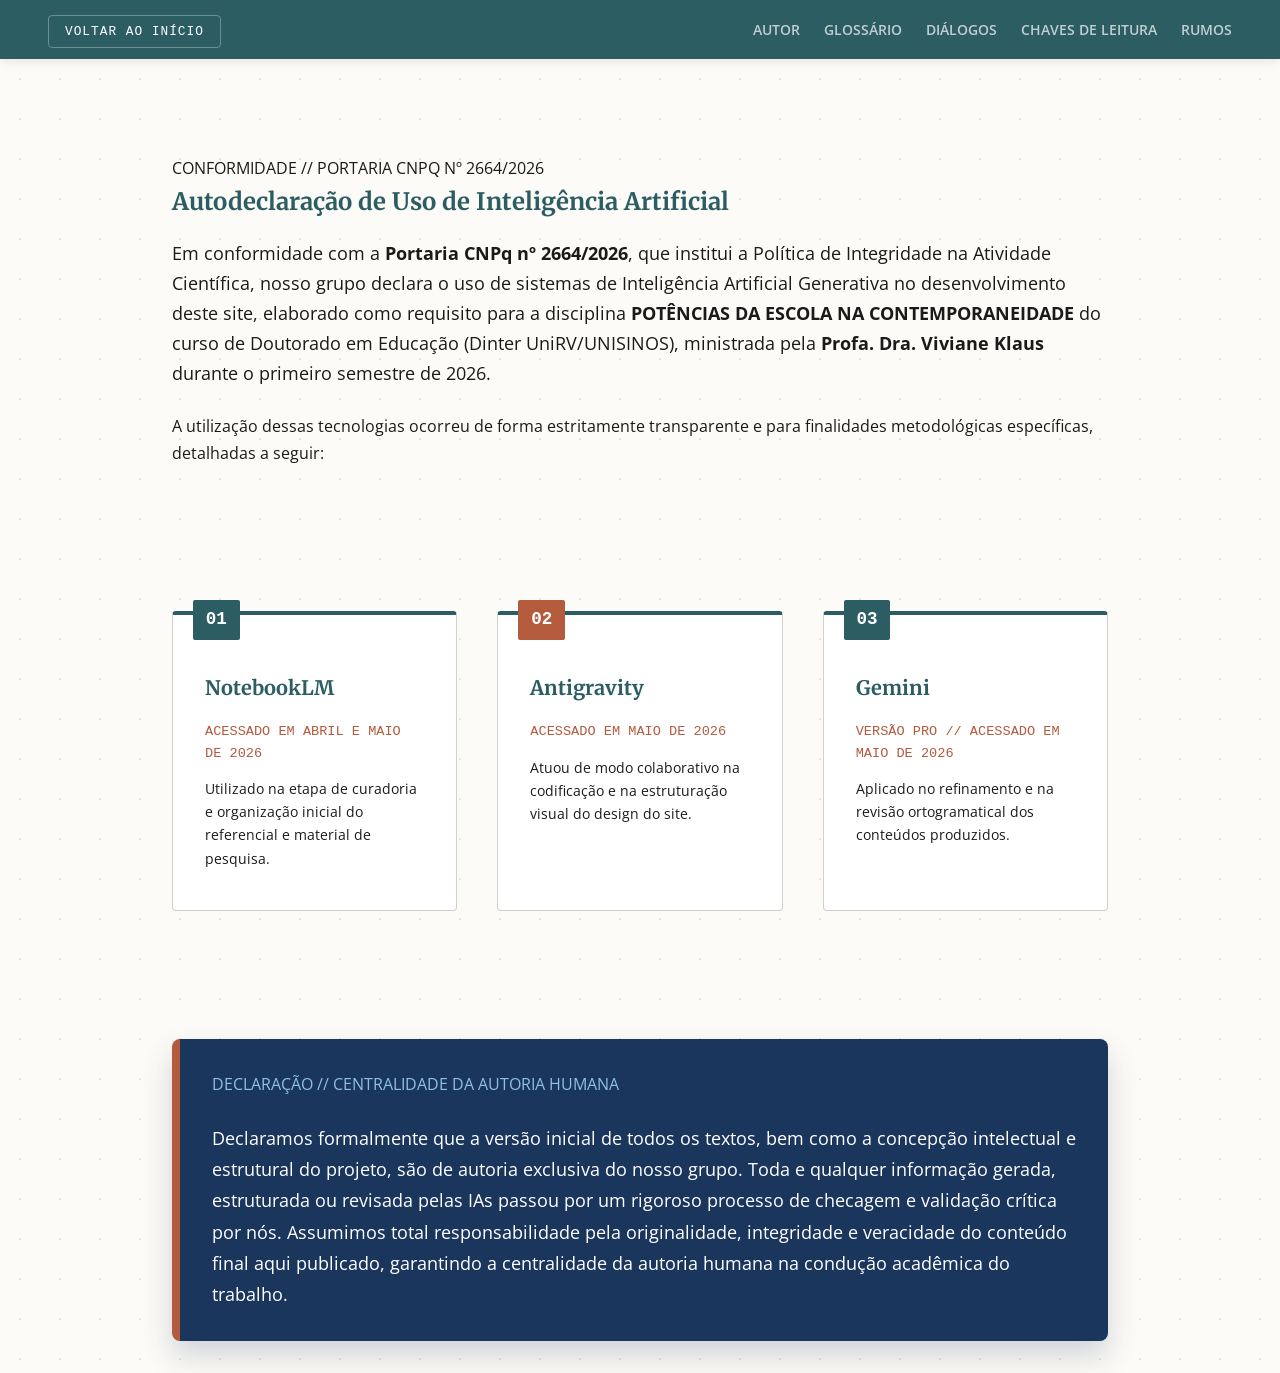
==== autodeclaracao.html @ 0580fb5f "Add files via upload" ====
<!doctype html>
<html lang="pt-BR">
    <head>
        <meta charset="UTF-8" />
        <meta name="viewport" content="width=device-width, initial-scale=1.0" />
        <title>Autodeclaração de Uso de IA - Professores: Libertar o Futuro</title>
        <link rel="preconnect" href="https://fonts.googleapis.com" />
        <link rel="preconnect" href="https://fonts.gstatic.com" crossorigin />
        <link
            href="https://fonts.googleapis.com/css2?family=Merriweather:wght@400;700&family=Open+Sans:wght@400;600&display=swap"
            rel="stylesheet"
        />
        <link rel="stylesheet" href="style.css?v=2.1" />
    </head>
    <body class="pagina-interna">
        <header class="cabecalho-interno">
            <div class="logo-texto">
                <a href="index.html">VOLTAR AO INÍCIO</a>
            </div>
            <nav>
                <ul class="navegacao-reticular">
                    <li><a href="autor.html">Autor</a></li>
                    <li><a href="glossario.html">Glossário</a></li>
                    <li><a href="dialogos.html">Diálogos</a></li>
                    <li><a href="chaves-leitura.html">Chaves de Leitura</a></li>
                    <li><a href="rumos.html">Rumos</a></li>
                </ul>
            </nav>
        </header>

        <main class="conteudo-fluido">
            <section class="territorio">
                <div class="decoracao-arquitetonica">CONFORMIDADE // PORTARIA CNPQ Nº 2664/2026</div>
                <h1>Autodeclaração de Uso de Inteligência Artificial</h1>
                <p class="subtitulo-autor" style="font-family: 'Open Sans', sans-serif; font-size: 1.1rem; line-height: 1.7; margin-top: 1rem; color: var(--cor-texto);">
                    Em conformidade com a <strong>Portaria CNPq nº 2664/2026</strong>, que institui a Política de Integridade na Atividade Científica, nosso grupo declara o uso de sistemas de Inteligência Artificial Generativa no desenvolvimento deste site, elaborado como requisito para a disciplina <strong>POTÊNCIAS DA ESCOLA NA CONTEMPORANEIDADE</strong> do curso de Doutorado em Educação (Dinter UniRV/UNISINOS), ministrada pela <strong>Profa. Dra. Viviane Klaus</strong> durante o primeiro semestre de 2026.
                </p>
                <p style="margin-top: 1.5rem;">
                    A utilização dessas tecnologias ocorreu de forma estritamente transparente e para finalidades metodológicas específicas, detalhadas a seguir:
                </p>
            </section>

            <!-- Seção de Ferramentas Utilizadas (Grids Blueprint) -->
            <section class="territorio" style="padding-top: 0;">
                <div class="grid-pilares-novo">
                    <!-- NotebookLM -->
                    <article class="pilar-card-novo">
                        <div class="pilar-numero" style="background-color: var(--cor-destaque);">01</div>
                        <h3 style="margin-top: 1rem;">NotebookLM</h3>
                        <p style="font-size: 0.85rem; font-family: monospace; color: var(--cor-link); margin-bottom: 0.8rem;">ACESSADO EM ABRIL E MAIO DE 2026</p>
                        <p>
                            Utilizado na etapa de curadoria e organização inicial do referencial e material de pesquisa.
                        </p>
                    </article>

                    <!-- Antigravity -->
                    <article class="pilar-card-novo">
                        <div class="pilar-numero">02</div>
                        <h3 style="margin-top: 1rem;">Antigravity</h3>
                        <p style="font-size: 0.85rem; font-family: monospace; color: var(--cor-link); margin-bottom: 0.8rem;">ACESSADO EM MAIO DE 2026</p>
                        <p>
                            Atuou de modo colaborativo na codificação e na estruturação visual do design do site.
                        </p>
                    </article>

                    <!-- Gemini PRO -->
                    <article class="pilar-card-novo">
                        <div class="pilar-numero" style="background-color: var(--cor-destaque);">03</div>
                        <h3 style="margin-top: 1rem;">Gemini</h3>
                        <p style="font-size: 0.85rem; font-family: monospace; color: var(--cor-link); margin-bottom: 0.8rem;">VERSÃO PRO // ACESSADO EM MAIO DE 2026</p>
                        <p>
                            Aplicado no refinamento e na revisão ortogramatical dos conteúdos produzidos.
                        </p>
                    </article>
                </div>
            </section>

            <!-- Box Declaração de Autoria e Responsabilidade -->
            <section class="territorio sem-borda padding-reduzido">
                <div class="box-paradoxo">
                    <div class="decoracao-arquitetonica claro">
                        DECLARAÇÃO // CENTRALIDADE DA AUTORIA HUMANA
                    </div>
                    <blockquote style="font-size: 1.15rem; line-height: 1.7; font-family: 'Open Sans', sans-serif; font-style: normal; margin-top: 1.5rem;">
                        Declaramos formalmente que a versão inicial de todos os textos, bem como a concepção intelectual e estrutural do projeto, são de autoria exclusiva do nosso grupo. Toda e qualquer informação gerada, estruturada ou revisada pelas IAs passou por um rigoroso processo de checagem e validação crítica por nós. Assumimos total responsabilidade pela originalidade, integridade e veracidade do conteúdo final aqui publicado, garantindo a centralidade da autoria humana na condução acadêmica do trabalho.
                    </blockquote>
                </div>
            </section>
        </main>

        <script src="script.js"></script>
    </body>
</html>
---- style.css ----
/* ==================================================
   VARIÁVEIS E DEFINIÇÕES GLOBAIS
   ================================================== */
:root {
    --cor-fundo: #fdfbf7;
    --cor-texto: #1a1a1a;
    --cor-destaque: #2c5d63;
    --cor-link: #b45a3d;
    --cor-grade: #d1cfc8;
    --azul-blueprint: #1a365d;
    --azul-blueprint-claro: #8fc1e3;
    --espacamento-padrao: 2rem;
}

* {
    margin: 0;
    padding: 0;
    box-sizing: border-box;
}

body {
    font-family: "Open Sans", sans-serif;
    background-color: var(--cor-fundo);
    color: var(--cor-texto);
    line-height: 1.7;
    position: relative;
    overflow-x: hidden;
}

h1,
h2,
h3 {
    font-family: "Merriweather", serif;
    color: var(--cor-destaque);
}

/* ==================================================
   TELA INICIAL: APRESENTAÇÃO BLUEPRINT DINÂMICA
   ================================================== */
.tela-blueprint {
    min-height: 100vh;
    display: grid;
    grid-template-columns: 1fr 1fr;
    background-color: var(--azul-blueprint);
    position: relative;
    overflow: hidden;
    border-bottom: 6px solid var(--cor-link);
    /* Variáveis do Spotlight */
    --cursor-x: 50%;
    --cursor-y: 50%;
}

/* Malha quadriculada com máscara dinâmica para o Spotlight */
.tela-blueprint::before {
    content: "";
    position: absolute;
    top: 0;
    left: 0;
    right: 0;
    bottom: 0;
    background-image:
        linear-gradient(rgba(255, 255, 255, 0.1) 1px, transparent 1px),
        linear-gradient(90deg, rgba(255, 255, 255, 0.1) 1px, transparent 1px);
    background-size: 40px 40px;
    -webkit-mask-image: radial-gradient(
        circle at var(--cursor-x) var(--cursor-y),
        black 10%,
        transparent 60%
    );
    mask-image: radial-gradient(
        circle at var(--cursor-x) var(--cursor-y),
        black 10%,
        transparent 60%
    );
    z-index: 1;
    transition:
        -webkit-mask-image 0.1s ease,
        mask-image 0.1s ease;
}

.coluna-esquerda,
.coluna-direita {
    position: relative;
    z-index: 2;
    padding: 6rem;
    display: flex;
    flex-direction: column;
    justify-content: center;
}

.coluna-esquerda {
    border-right: 1px solid rgba(255, 255, 255, 0.2);
}

.coluna-esquerda .decoracao-arquitetonica {
    color: var(--azul-blueprint-claro);
    font-family: monospace;
    letter-spacing: 2px;
    margin-bottom: 2rem;
}

/* Transição de cor para a etiqueta dinâmica */
#etiqueta-dinamica {
    transition: color 0.3s ease;
}

.coluna-esquerda h1 {
    color: #ffffff;
    font-size: 4.5rem;
    line-height: 1.1;
    margin-bottom: 1.5rem;
}

.coluna-esquerda .subtitulo {
    font-size: 1.5rem;
    color: var(--azul-blueprint-claro);
    margin-bottom: 3rem;
    max-width: 80%;
}

.coluna-esquerda .autor-info {
    font-family: monospace;
    font-size: 1.2rem;
    color: #ffffff;
    border-left: 4px solid var(--cor-link);
    padding-left: 15px;
}

/* Navegação da Capa */
.navegacao-apresentacao ul {
    list-style: none;
    display: flex;
    flex-direction: column;
    gap: 1.5rem;
}

.navegacao-apresentacao a {
    display: flex;
    align-items: center;
    color: #ffffff;
    text-decoration: none;
    font-size: 2.2rem;
    font-family: "Merriweather", serif;
    transition: all 0.3s ease;
    padding: 1rem 2rem;
    border: 1px solid transparent;
    border-radius: 4px;
}

.navegacao-apresentacao a:hover {
    border-color: var(--cor-link);
    background: rgba(180, 90, 61, 0.1);
    transform: translateX(15px);
    color: var(--cor-link);
}

.navegacao-apresentacao .indice {
    font-size: 1.2rem;
    font-family: monospace;
    color: var(--cor-link);
    margin-right: 2rem;
}

/* ==================================================
   ANIMAÇÕES DE ENTRADA (CASCATA)
   ================================================== */
.anima-entrada {
    opacity: 0;
    transform: translateY(30px);
    animation: fadeUp 0.8s cubic-bezier(0.2, 0.8, 0.2, 1) forwards;
}

@keyframes fadeUp {
    to {
        opacity: 1;
        transform: translateY(0);
    }
}

/* ==================================================
   ESTRUTURA DAS PÁGINAS INTERNAS (USO FUTURO)
   ================================================== */
.cabecalho-interno {
    background-color: var(--cor-destaque);
    display: flex;
    justify-content: space-between;
    align-items: center;
    padding: 1rem 3rem;
    position: sticky;
    top: 0;
    z-index: 100;
    box-shadow: 0 2px 10px rgba(0, 0, 0, 0.1);
}

.cabecalho-interno .logo-texto a {
    color: #ffffff;
    font-family: monospace;
    text-decoration: none;
    letter-spacing: 1px;
    font-size: 0.8rem;
    border: 1px solid rgba(255, 255, 255, 0.3);
    padding: 0.5rem 1rem;
    border-radius: 4px;
    transition: all 0.3s ease;
}

.cabecalho-interno .logo-texto a:hover {
    background-color: var(--cor-link);
    border-color: var(--cor-link);
}

.navegacao-reticular {
    display: flex;
    list-style: none;
    gap: 1.5rem;
}

.navegacao-reticular a {
    color: rgba(255, 255, 255, 0.7);
    text-decoration: none;
    font-weight: 600;
    font-size: 0.9rem;
    text-transform: uppercase;
    transition: all 0.3s ease;
}

.navegacao-reticular a:hover,
.navegacao-reticular a.ativo {
    color: #ffffff;
    border-bottom: 2px solid var(--cor-link);
}

.conteudo-fluido {
    background-color: var(--cor-fundo);
    position: relative;
    min-height: 100vh;
}

.conteudo-fluido::before {
    content: "";
    position: absolute;
    top: 0;
    left: 0;
    right: 0;
    bottom: 0;
    background-image: radial-gradient(var(--cor-grade) 1px, transparent 1px);
    background-size: 40px 40px;
    opacity: 0.5;
    z-index: 0;
    pointer-events: none;
}

.territorio {
    padding: 6rem var(--espacamento-padrao);
    max-width: 1000px;
    margin: 0 auto;
    position: relative;
    z-index: 1;
}

.territorio h2 {
    font-size: 2.5rem;
    margin-bottom: 2rem;
    position: relative;
    padding-bottom: 10px;
}

.territorio h2::after {
    content: "";
    position: absolute;
    bottom: 0;
    left: 0;
    width: 80px;
    height: 4px;
    background-color: var(--cor-link);
}

.grid-conceitos {
    display: grid;
    grid-template-columns: repeat(auto-fit, minmax(300px, 1fr));
    gap: 2rem;
    margin-top: 3rem;
}

.cartao-conceito {
    background: rgba(255, 255, 255, 0.9);
    padding: 2rem;
    border: 1px solid rgba(44, 93, 99, 0.15);
    border-top: 4px solid var(--cor-link);
    transition: all 0.3s ease;
}

.cartao-conceito:hover {
    background: #ffffff;
    box-shadow: 0 10px 30px rgba(0, 0, 0, 0.05);
    transform: translateY(-2px);
}

/* ==================================================
   ANIMAÇÃO DE METAMORFOSE ESPACIAL (PÁGINAS INTERNAS)
   ================================================== */
.palco-transicao {
    position: relative;
    width: 100%;
    height: 500px;
    margin-top: 3rem;
    overflow: hidden;
    background-color: rgba(255, 255, 255, 0.9);
    border: 1px solid var(--cor-grade);
    border-radius: 8px;
}

.cenario {
    position: absolute;
    top: 0;
    left: 0;
    width: 100%;
    height: 100%;
    display: flex;
    flex-direction: column;
    align-items: center;
    justify-content: center;
    transition: all 1.5s cubic-bezier(0.25, 1, 0.5, 1);
}

.rotulo-cenario {
    position: absolute;
    bottom: 20px;
    font-weight: 600;
    color: var(--cor-destaque);
    background: rgba(253, 251, 247, 0.95);
    padding: 0.5rem 1rem;
    border-radius: 4px;
}

.obsoleto {
    opacity: 1;
    transform: scale(1);
    z-index: 2;
}
.grade-celular {
    display: grid;
    grid-template-columns: repeat(4, 80px);
    gap: 20px;
}
.celula {
    width: 80px;
    height: 80px;
    border: 2px solid var(--cor-texto);
}

.futuro {
    opacity: 0;
    transform: scale(0.8);
    z-index: 1;
}
.ecologia-organica {
    position: relative;
    width: 100%;
    height: 100%;
}
.forma {
    position: absolute;
    opacity: 0.85;
}
.azul-petroleo {
    background-color: var(--cor-destaque);
}
.terracota {
    background-color: var(--cor-link);
}
.creme {
    background-color: var(--cor-grade);
}

.redonda {
    width: 150px;
    height: 150px;
    border-radius: 50%;
    top: 20%;
    left: 20%;
}
.capsula {
    width: 250px;
    height: 100px;
    border-radius: 50px;
    bottom: 30%;
    right: 20%;
}
.conectora {
    width: 200px;
    height: 120px;
    border-radius: 30% 70% 70% 30% / 30% 30% 70% 70%;
    top: 40%;
    left: 45%;
}

#metamorfose-espacial.ativa .obsoleto {
    opacity: 0;
    transform: scale(1.2);
    pointer-events: none;
}
#metamorfose-espacial.ativa .futuro {
    opacity: 1;
    transform: scale(1);
    z-index: 3;
}

/* ==================================================
   RESPONSIVIDADE (MEDIA QUERIES)
   ================================================== */
@media (max-width: 900px) {
    .tela-blueprint {
        grid-template-columns: 1fr;
        min-height: auto;
    }

    .coluna-esquerda {
        border-right: none;
        border-bottom: 1px solid rgba(255, 255, 255, 0.2);
        padding: 4rem 2rem;
    }

    .coluna-direita {
        padding: 2rem;
    }
    .coluna-esquerda h1 {
        font-size: 2.8rem;
    }

    .navegacao-apresentacao a {
        font-size: 1.6rem;
        padding: 0.8rem;
    }

    .cabecalho-interno {
        padding: 1rem;
        flex-direction: column;
        gap: 1rem;
    }

    .navegacao-reticular {
        gap: 0.8rem;
        flex-wrap: wrap;
        justify-content: center;
    }

    .palco-transicao {
        height: 350px;
    }
    .grade-celular {
        grid-template-columns: repeat(3, 60px);
        gap: 10px;
    }
    .celula {
        width: 60px;
        height: 60px;
    }
}

@media (max-width: 480px) {
    .coluna-esquerda h1 {
        font-size: 2.2rem;
    }
    .navegacao-apresentacao .indice {
        margin-right: 1rem;
    }
    .navegacao-apresentacao a {
        font-size: 1.3rem;
    }
}
/* ==================================================
   PÁGINA: SOBRE O AUTOR
   ================================================== */
.autor-hero {
    display: grid;
    grid-template-columns: 1fr 2fr;
    gap: 4rem;
    align-items: center;
}

/* Tratamento Visual da Foto */
.moldura-blueprint {
    position: relative;
    padding: 1rem;
    background-image:
        linear-gradient(var(--cor-grade) 1px, transparent 1px),
        linear-gradient(90deg, var(--cor-grade) 1px, transparent 1px);
    background-size: 20px 20px;
    border: 1px solid var(--cor-destaque);
    border-radius: 4px;
}

.moldura-blueprint::after {
    content: "";
    position: absolute;
    bottom: -15px;
    right: -15px;
    width: 50%;
    height: 50%;
    border-bottom: 4px solid var(--cor-link);
    border-right: 4px solid var(--cor-link);
    z-index: 0;
}

.foto-autor {
    width: 100%;
    height: auto;
    border-radius: 2px;
    display: block;
    position: relative;
    z-index: 1;
    filter: grayscale(20%) contrast(110%);
    transition: filter 0.3s ease;
}

.foto-autor:hover {
    filter: grayscale(0%) contrast(100%);
}

.subtitulo-autor {
    font-family: "Open Sans", sans-serif;
    font-size: 1.4rem;
    color: var(--cor-link);
    margin-bottom: 1.5rem;
}

/* O Paradoxo (Bloco de Impacto) */
.sem-borda {
    border-bottom: none;
}
.padding-reduzido {
    padding-top: 2rem;
    padding-bottom: 2rem;
}

.box-paradoxo {
    background-color: var(--azul-blueprint);
    color: #ffffff;
    padding: 4rem;
    border-radius: 8px;
    box-shadow: 0 15px 30px rgba(26, 54, 93, 0.2);
    position: relative;
    overflow: hidden;
    border-left: 8px solid var(--cor-link);
}

.box-paradoxo .claro {
    color: var(--azul-blueprint-claro);
}

.box-paradoxo blockquote {
    font-family: "Merriweather", serif;
    font-size: 1.8rem;
    line-height: 1.5;
    font-style: italic;
    position: relative;
    z-index: 2;
}

/* Grid de Pilares */
.grid-pilares {
    display: grid;
    grid-template-columns: repeat(3, 1fr);
    gap: 2rem;
}

.pilar-card {
    background: #ffffff;
    border: 1px solid var(--cor-grade);
    padding: 3rem 2rem;
    position: relative;
    transition:
        transform 0.3s ease,
        box-shadow 0.3s ease;
}

.pilar-card:hover {
    transform: translateY(-10px);
    box-shadow: 0 10px 20px rgba(0, 0, 0, 0.05);
    border-color: var(--cor-destaque);
}

.pilar-numero {
    position: absolute;
    top: -20px;
    left: 20px;
    background: var(--cor-link);
    color: white;
    font-family: monospace;
    font-size: 1.5rem;
    font-weight: bold;
    padding: 0.5rem 1rem;
}

.pilar-card h3 {
    margin-top: 1rem;
    margin-bottom: 1rem;
}

/* Responsividade da Página do Autor */
.autor-hero {
    grid-template-columns: 1fr;
    gap: 2rem;
}

.coluna-foto {
    max-width: 300px;
    margin: 0 auto;
}

.box-paradoxo {
    padding: 2rem;
}

.box-paradoxo blockquote {
    font-size: 1.3rem;
}

.grid-pilares {
    grid-template-columns: 1fr;
}
/* ==================================================
   PÁGINA DO AUTOR: GRID DE FORMAÇÃO
   ================================================== */
.grid-formacao {
    display: grid;
    grid-template-columns: 1fr 1fr;
    gap: 4rem;
    margin-top: 2rem;
}

.bloco-tecnico {
    border-left: 2px solid var(--cor-grade);
    padding-left: 2rem;
}

.lista-formacao {
    list-style: none;
    margin-top: 1rem;
}

.lista-formacao li {
    margin-bottom: 1.5rem;
    font-size: 0.95rem;
}

.lista-formacao li strong {
    display: block;
    color: var(--cor-destaque);
}

.lista-formacao .instituicao {
    display: block;
    font-family: monospace;
    color: var(--cor-link);
    font-size: 0.85rem;
    margin-top: 0.3rem;
}

/* Ajuste Responsivo para o Grid de Formação */
@media (max-width: 900px) {
    .grid-formacao {
        grid-template-columns: 1fr;
        gap: 2rem;
    }
}

/* ==================================================
   NOVOS COMPONENTES INTERATIVOS (INTERACTION DESIGN UPGRADES)
   ================================================== */

/* 1. ESTILOS DO SLIDER E PALCO DA METAMORFOSE (CHAVES DE LEITURA) */
.controles-metamorfose {
    display: flex;
    flex-direction: column;
    align-items: center;
    gap: 1rem;
    margin: 2.5rem 0;
    background: rgba(44, 93, 99, 0.04);
    padding: 2rem;
    border-radius: 8px;
    border: 1px dashed var(--cor-destaque);
}

.controles-metamorfose label {
    font-family: monospace;
    font-weight: bold;
    color: var(--cor-destaque);
    letter-spacing: 1px;
    font-size: 1rem;
}

.slider-premium {
    -webkit-appearance: none;
    appearance: none;
    width: 100%;
    max-width: 500px;
    height: 8px;
    border-radius: 4px;
    background: var(--cor-grade);
    outline: none;
    transition: background 0.3s;
}

.slider-premium::-webkit-slider-thumb {
    -webkit-appearance: none;
    appearance: none;
    width: 24px;
    height: 24px;
    border-radius: 50%;
    background: var(--cor-link);
    cursor: pointer;
    box-shadow: 0 2px 6px rgba(0, 0, 0, 0.2);
    transition: transform 0.2s ease, background 0.2s ease;
    border: 2px solid #ffffff;
}

.slider-premium::-webkit-slider-thumb:hover {
    transform: scale(1.2);
    background: var(--cor-destaque);
}

.legenda-transicao {
    font-family: "Merriweather", serif;
    font-style: italic;
    font-size: 1.1rem;
    color: var(--cor-texto);
    text-align: center;
    min-height: 2.5rem;
    margin-top: 0.5rem;
    max-width: 600px;
}

/* 2. CARTOGRAFIA CONCEITUAL (GLOSSÁRIO) */
.painel-glossario {
    display: grid;
    grid-template-columns: 1fr 1fr;
    gap: 3rem;
    align-items: start;
    margin-top: 3rem;
}

.busca-container {
    grid-column: 1 / -1;
    margin-bottom: 1rem;
}

.input-busca {
    width: 100%;
    padding: 1.2rem 1.5rem;
    font-size: 1.1rem;
    border: 1px solid var(--cor-grade);
    border-radius: 6px;
    background: #ffffff;
    font-family: "Open Sans", sans-serif;
    color: var(--cor-texto);
    box-shadow: 0 4px 10px rgba(0, 0, 0, 0.02);
    transition: all 0.3s ease;
}

.input-busca:focus {
    outline: none;
    border-color: var(--cor-link);
    box-shadow: 0 4px 15px rgba(180, 90, 61, 0.15);
}

.grid-botoes-conceitos {
    display: grid;
    grid-template-columns: 1fr;
    gap: 1rem;
}

.botao-conceito {
    background: rgba(255, 255, 255, 0.8);
    border: 1px solid var(--cor-grade);
    border-left: 5px solid var(--cor-destaque);
    padding: 1.5rem 1.5rem;
    text-align: left;
    font-family: "Merriweather", serif;
    font-weight: 700;
    font-size: 1.15rem;
    color: var(--cor-destaque);
    cursor: pointer;
    border-radius: 4px;
    transition: all 0.3s cubic-bezier(0.25, 0.8, 0.25, 1);
}

.botao-conceito:hover {
    background: #ffffff;
    border-left-color: var(--cor-link);
    transform: translateX(5px);
    box-shadow: 0 4px 12px rgba(0,0,0,0.04);
}

.botao-conceito.selecionado {
    background: var(--azul-blueprint);
    color: #ffffff;
    border-left-color: var(--cor-link);
    border-color: var(--azul-blueprint);
}

.cartao-detalhe-conceito {
    background: #ffffff;
    border: 1px solid var(--cor-grade);
    border-top: 6px solid var(--cor-link);
    border-radius: 8px;
    padding: 2.5rem;
    box-shadow: 0 10px 25px rgba(0, 0, 0, 0.05);
    position: sticky;
    top: 120px;
    transition: opacity 0.3s ease, transform 0.3s ease;
}

.cartao-detalhe-conceito.carregando {
    opacity: 0.5;
    transform: scale(0.98);
}

.cartao-detalhe-conceito h3 {
    font-size: 1.9rem;
    margin-bottom: 0.5rem;
    color: var(--cor-destaque);
    line-height: 1.3;
}

.categoria-conceito {
    font-family: monospace;
    font-size: 0.85rem;
    color: var(--cor-link);
    letter-spacing: 2px;
    text-transform: uppercase;
    display: block;
    margin-bottom: 1.5rem;
    font-weight: bold;
}

.citacao-livro {
    background: #fcf9f2;
    border-left: 4px solid var(--cor-link);
    padding: 1.2rem;
    font-family: "Merriweather", serif;
    font-style: italic;
    font-size: 1rem;
    color: #4a4a4a;
    line-height: 1.6;
    margin: 1.5rem 0;
}

.provocacao-doutoral {
    background: rgba(44, 93, 99, 0.05);
    border: 1px solid rgba(44, 93, 99, 0.15);
    border-radius: 6px;
    padding: 1.5rem;
    margin-top: 2rem;
}

.provocacao-doutoral h4 {
    font-family: monospace;
    color: var(--cor-destaque);
    font-size: 0.95rem;
    letter-spacing: 1px;
    margin-bottom: 0.5rem;
    display: flex;
    align-items: center;
    gap: 8px;
    text-transform: uppercase;
    font-weight: bold;
}

.provocacao-doutoral p {
    font-size: 0.95rem;
    line-height: 1.6;
    color: var(--cor-texto);
}

/* 3. ARENA DIALÓGICA (DIÁLOGOS) */
.arena-dialogica {
    display: flex;
    flex-direction: column;
    gap: 3.5rem;
    margin-top: 3rem;
}

.card-tese {
    background: #ffffff;
    border: 1px solid var(--cor-grade);
    border-radius: 8px;
    box-shadow: 0 4px 15px rgba(0,0,0,0.02);
    overflow: hidden;
}

.cabecalho-tese {
    background: var(--azul-blueprint);
    color: #ffffff;
    padding: 2.2rem 2.5rem;
    border-bottom: 4px solid var(--cor-link);
}

.cabecalho-tese .rotulo-numero {
    font-family: monospace;
    color: var(--azul-blueprint-claro);
    font-size: 0.9rem;
    letter-spacing: 2px;
    font-weight: bold;
}

.cabecalho-tese h3 {
    color: #ffffff;
    font-size: 1.65rem;
    margin-top: 0.5rem;
    line-height: 1.45;
}

.seletores-lentes {
    display: flex;
    background: #f7f5f0;
    border-bottom: 1px solid var(--cor-grade);
    padding: 0.6rem;
    gap: 0.6rem;
    flex-wrap: wrap;
}

.botao-lente {
    background: none;
    border: none;
    padding: 0.8rem 1.4rem;
    font-family: monospace;
    font-size: 0.85rem;
    font-weight: bold;
    color: var(--cor-destaque);
    cursor: pointer;
    border-radius: 4px;
    transition: all 0.2s ease;
    text-transform: uppercase;
    letter-spacing: 1px;
}

.botao-lente:hover {
    background: rgba(44, 93, 99, 0.1);
}

.botao-lente.ativa {
    background: var(--cor-link);
    color: #ffffff;
}

.corpo-debate {
    padding: 2.5rem;
    min-height: 180px;
    background: #ffffff;
}

.resposta-lente {
    animation: fadeIn 0.4s ease forwards;
}

.resposta-lente blockquote {
    font-family: "Merriweather", serif;
    font-style: italic;
    font-size: 1.25rem;
    color: var(--cor-texto);
    margin-bottom: 1.2rem;
    line-height: 1.65;
}

.resposta-lente .autor-critico {
    font-family: monospace;
    color: var(--cor-link);
    font-size: 0.95rem;
    font-weight: bold;
    display: block;
    border-top: 1px solid var(--cor-grade);
    padding-top: 0.8rem;
}

/* Painel de Recursos Multimídia */
.secao-multimidia {
    background: var(--azul-blueprint);
    color: #ffffff;
    border-radius: 8px;
    padding: 3rem;
    margin-top: 4rem;
    border-left: 8px solid var(--cor-link);
}

.secao-multimidia h3 {
    color: #ffffff;
    font-size: 2rem;
    margin-bottom: 1rem;
}

.grid-videos {
    display: grid;
    grid-template-columns: repeat(auto-fit, minmax(280px, 1fr));
    gap: 2.5rem;
    margin-top: 2rem;
}

.card-video {
    background: rgba(255,255,255,0.05);
    border: 1px solid rgba(255,255,255,0.15);
    border-radius: 6px;
    padding: 1.8rem;
    transition: all 0.3s ease;
}

.card-video:hover {
    background: rgba(255,255,255,0.1);
    border-color: var(--azul-blueprint-claro);
    transform: translateY(-4px);
}

.card-video h4 {
    font-family: "Merriweather", serif;
    font-size: 1.15rem;
    color: #ffffff;
    margin-bottom: 0.8rem;
    line-height: 1.4;
}

.card-video p {
    font-size: 0.9rem;
    color: var(--azul-blueprint-claro);
    line-height: 1.5;
    margin-bottom: 1.8rem;
}

.botao-play {
    display: inline-flex;
    align-items: center;
    gap: 8px;
    background: var(--cor-link);
    color: white;
    text-decoration: none;
    font-family: monospace;
    font-weight: bold;
    font-size: 0.85rem;
    padding: 0.7rem 1.4rem;
    border-radius: 4px;
    transition: background 0.2s ease;
}

.botao-play:hover {
    background: #c96b4d;
}

/* 4. DASHBOARD DE AUTODIAGNÓSTICO (RUMOS) */
.painel-rumos {
    background: #ffffff;
    border: 1px solid var(--cor-grade);
    border-radius: 8px;
    padding: 3rem;
    margin-top: 3rem;
    box-shadow: 0 4px 20px rgba(0, 0, 0, 0.02);
}

.grid-sliders {
    display: flex;
    flex-direction: column;
    gap: 2.2rem;
}

.item-slider {
    display: grid;
    grid-template-columns: 2fr 3fr 1fr;
    align-items: center;
    gap: 2rem;
    border-bottom: 1px solid rgba(0,0,0,0.06);
    padding-bottom: 1.8rem;
}

.item-slider:last-child {
    border-bottom: none;
    padding-bottom: 0;
}

.info-slider h4 {
    font-family: "Merriweather", serif;
    font-size: 1.25rem;
    color: var(--cor-destaque);
    margin-bottom: 0.3rem;
}

.info-slider p {
    font-size: 0.85rem;
    color: #666666;
    line-height: 1.45;
}

.item-slider input[type="range"] {
    -webkit-appearance: none;
    appearance: none;
    width: 100%;
    height: 8px;
    background: var(--cor-grade);
    border-radius: 4px;
    outline: none;
}

.item-slider input[type="range"]::-webkit-slider-thumb {
    -webkit-appearance: none;
    appearance: none;
    width: 22px;
    height: 22px;
    border-radius: 50%;
    background: var(--cor-destaque);
    cursor: pointer;
    border: 2px solid white;
    box-shadow: 0 2px 6px rgba(0,0,0,0.15);
    transition: transform 0.1s ease, background 0.1s ease;
}

.item-slider input[type="range"]::-webkit-slider-thumb:hover {
    transform: scale(1.25);
    background: var(--cor-link);
}

.valor-slider {
    font-family: monospace;
    font-size: 1.6rem;
    font-weight: bold;
    color: var(--cor-link);
    text-align: right;
}

/* Painel de Resultados Diagnósticos */
.bloco-resultado-diagnostico {
    margin-top: 3.5rem;
    background: var(--azul-blueprint);
    color: white;
    padding: 3rem;
    border-radius: 8px;
    display: flex;
    gap: 3rem;
    align-items: center;
    border-left: 8px solid var(--cor-link);
}

.radial-media {
    flex-shrink: 0;
    width: 130px;
    height: 130px;
    border-radius: 50%;
    border: 8px solid var(--azul-blueprint-claro);
    display: flex;
    align-items: center;
    justify-content: center;
    position: relative;
    background: rgba(255,255,255,0.05);
}

.radial-media .numero-grande {
    font-size: 3rem;
    font-family: monospace;
    font-weight: bold;
    color: white;
}

.diagnostico-feedback {
    flex-grow: 1;
}

.diagnostico-feedback h3 {
    color: #ffffff;
    font-size: 1.7rem;
    margin-bottom: 0.5rem;
}

.diagnostico-feedback p {
    color: var(--azul-blueprint-claro);
    font-size: 1.1rem;
    line-height: 1.6;
}

@keyframes fadeIn {
    from { opacity: 0; transform: translateY(8px); }
    to { opacity: 1; transform: translateY(0); }
}

/* RESPONSIVIDADE PARA OS NOVOS COMPONENTES */
@media (max-width: 900px) {
    .painel-glossario {
        grid-template-columns: 1fr;
        gap: 2rem;
    }
    
    .cartao-detalhe-conceito {
        position: static;
        margin-top: 1rem;
    }
    
    .item-slider {
        grid-template-columns: 1fr;
        gap: 0.8rem;
        padding-bottom: 2rem;
    }
    
    .valor-slider {
        text-align: left;
        font-size: 1.3rem;
    }
    
    .bloco-resultado-diagnostico {
        flex-direction: column;
        text-align: center;
        gap: 1.5rem;
        padding: 2.2rem;
    }
}

/* ==================================================
   5. ESTILOS DO GUIA DE LEITURA POR CAPÍTULOS (CHAVES DE LEITURA)
   ================================================== */
.painel-guia-leitura {
    display: grid;
    grid-template-columns: 300px 1fr;
    gap: 3rem;
    align-items: start;
    margin-top: 3rem;
}

.seletor-capitulos {
    display: flex;
    flex-direction: column;
    gap: 0.8rem;
    max-height: 600px;
    overflow-y: auto;
    padding-right: 0.5rem;
}

.seletor-capitulos::-webkit-scrollbar {
    width: 6px;
}
.seletor-capitulos::-webkit-scrollbar-thumb {
    background-color: var(--cor-grade);
    border-radius: 3px;
}

.botao-capitulo {
    background: rgba(255, 255, 255, 0.8);
    border: 1px solid var(--cor-grade);
    border-left: 5px solid var(--cor-destaque);
    padding: 1.2rem 1.4rem;
    text-align: left;
    font-family: "Open Sans", sans-serif;
    font-weight: 600;
    font-size: 0.95rem;
    color: var(--cor-destaque);
    cursor: pointer;
    border-radius: 4px;
    transition: all 0.2s ease;
    display: flex;
    flex-direction: column;
    gap: 0.3rem;
    line-height: 1.4;
}

.botao-capitulo:hover {
    background: #ffffff;
    border-left-color: var(--cor-link);
    transform: translateX(4px);
    box-shadow: 0 4px 12px rgba(0,0,0,0.03);
}

.botao-capitulo.selecionado {
    background: var(--azul-blueprint);
    color: #ffffff;
    border-left-color: var(--cor-link);
    border-color: var(--azul-blueprint);
}

.botao-capitulo .numero-cap {
    font-family: monospace;
    font-size: 0.75rem;
    text-transform: uppercase;
    letter-spacing: 1px;
    color: var(--cor-link);
    font-weight: bold;
}

.botao-capitulo.selecionado .numero-cap {
    color: var(--azul-blueprint-claro);
}

.painel-detalhe-capitulo {
    background: #ffffff;
    border: 1px solid var(--cor-grade);
    border-top: 6px solid var(--cor-link);
    border-radius: 8px;
    padding: 3rem;
    box-shadow: 0 10px 25px rgba(0, 0, 0, 0.05);
    min-height: 480px;
    transition: opacity 0.3s ease, transform 0.3s ease;
}

.painel-detalhe-capitulo.carregando {
    opacity: 0.5;
    transform: scale(0.98);
}

.painel-detalhe-capitulo h3 {
    font-size: 1.9rem;
    color: var(--cor-destaque);
    line-height: 1.35;
    margin-bottom: 0.5rem;
}

.tema-unesco-cap {
    font-family: monospace;
    font-size: 0.85rem;
    color: var(--cor-link);
    letter-spacing: 1px;
    text-transform: uppercase;
    display: block;
    margin-bottom: 1.5rem;
    font-weight: bold;
    border-bottom: 1px dashed var(--cor-grade);
    padding-bottom: 1rem;
}

.foco-teorico-cap {
    font-size: 1.05rem;
    line-height: 1.7;
    margin-bottom: 1.5rem;
    color: var(--cor-texto);
    text-align: justify;
}

.citacao-comentada-cap {
    background: #fcf9f2;
    border-left: 4px solid var(--cor-link);
    padding: 1.5rem;
    margin: 2rem 0;
}

.citacao-comentada-cap blockquote {
    font-family: "Merriweather", serif;
    font-style: italic;
    font-size: 1.1rem;
    color: #333333;
    line-height: 1.65;
    margin-bottom: 1rem;
    border-bottom: none;
    padding-bottom: 0;
}

.citacao-comentada-cap .comentario {
    font-size: 0.95rem;
    color: #555555;
    line-height: 1.65;
    border-top: 1px dashed var(--cor-grade);
    padding-top: 0.8rem;
    margin-top: 0.8rem;
}

.conexoes-cap {
    background: rgba(44, 93, 99, 0.05);
    border: 1px solid rgba(44, 93, 99, 0.15);
    border-radius: 6px;
    padding: 1.5rem;
    margin-top: 2.2rem;
}

.conexoes-cap h4 {
    font-family: monospace;
    color: var(--cor-destaque);
    font-size: 0.95rem;
    letter-spacing: 1px;
    margin-bottom: 0.6rem;
    text-transform: uppercase;
    font-weight: bold;
    display: flex;
    align-items: center;
    gap: 8px;
}

.conexoes-cap p {
    font-size: 0.95rem;
    line-height: 1.6;
    color: var(--cor-texto);
}

.conexoes-cap .lista-autores {
    font-family: monospace;
    font-weight: bold;
    color: var(--cor-link);
    margin-top: 0.6rem;
    display: block;
    letter-spacing: 0.5px;
}

@media (max-width: 900px) {
    .painel-guia-leitura {
        grid-template-columns: 1fr;
        gap: 2rem;
    }
    
    .seletor-capitulos {
        max-height: 200px;
        flex-direction: row;
        overflow-x: auto;
        overflow-y: hidden;
        padding-bottom: 0.8rem;
        white-space: nowrap;
    }
    
    .botao-capitulo {
        display: inline-flex;
        flex-shrink: 0;
        min-width: 250px;
        white-space: normal;
    }
}

/* ==================================================
   5. SEÇÃO ESPECIAL: CONJUNTURA BRASILEIRA (DIALOGOS)
   ================================================== */
.grid-conjuntura-br {
    display: grid;
    grid-template-columns: repeat(auto-fit, minmax(300px, 1fr));
    gap: 2.5rem;
    margin-top: 3rem;
}

.card-conjuntura {
    background: #ffffff;
    border: 1px solid var(--cor-grade);
    border-radius: 8px;
    box-shadow: 0 4px 15px rgba(0,0,0,0.02);
    overflow: hidden;
    display: flex;
    flex-direction: column;
    transition: all 0.3s ease;
}

.card-conjuntura:hover {
    box-shadow: 0 10px 30px rgba(0,0,0,0.05);
    transform: translateY(-4px);
}

.cabecalho-conjuntura {
    background: var(--cor-destaque);
    color: #ffffff;
    padding: 1.8rem 2rem;
    border-bottom: 4px solid var(--cor-link);
}

.cabecalho-conjuntura .etiqueta-reforma {
    font-family: monospace;
    color: var(--azul-blueprint-claro);
    font-size: 0.8rem;
    letter-spacing: 1.5px;
    font-weight: bold;
    display: block;
    margin-bottom: 0.3rem;
}

.cabecalho-conjuntura h3 {
    color: #ffffff;
    font-size: 1.35rem;
    margin-top: 0.2rem;
    line-height: 1.4;
}

.conteudo-conjuntura {
    padding: 2rem;
    display: flex;
    flex-direction: column;
    gap: 1.2rem;
    flex-grow: 1;
    font-size: 0.95rem;
}

.conteudo-conjuntura strong {
    color: var(--cor-destaque);
}

.problematizacao-br {
    background: rgba(180, 90, 61, 0.05);
    border: 1px dashed var(--cor-link);
    border-radius: 6px;
    padding: 1.2rem;
    margin-top: auto;
    font-size: 0.9rem;
    color: var(--cor-texto);
    line-height: 1.6;
}

.problematizacao-br strong {
    color: var(--cor-link);
    display: block;
    font-family: monospace;
    font-size: 0.85rem;
    text-transform: uppercase;
    margin-bottom: 0.4rem;
    letter-spacing: 1px;
}

/* ==================================================
   6. ATUALIZAÇÕES E ENRIQUECIMENTO DA PÁGINA DO AUTOR
   ================================================== */
.galeria-reticular {
    display: grid;
    grid-template-columns: repeat(3, 1fr);
    gap: 2.5rem;
    margin-top: 3rem;
}

.cartao-galeria {
    background: #ffffff;
    border: 1px solid var(--cor-grade);
    padding: 1.5rem;
    border-radius: 4px;
    box-shadow: 0 4px 10px rgba(0,0,0,0.02);
    transition: all 0.3s ease;
    display: flex;
    flex-direction: column;
}

.cartao-galeria:hover {
    transform: translateY(-5px);
    box-shadow: 0 10px 25px rgba(0,0,0,0.05);
    border-color: var(--cor-destaque);
}

.cartao-galeria .moldura-foto-pequena {
    position: relative;
    overflow: hidden;
    margin-bottom: 1.2rem;
    border: 1px solid var(--cor-grade);
    aspect-ratio: 4 / 3;
}

.cartao-galeria .foto-galeria {
    width: 100%;
    height: 100%;
    object-fit: cover;
    filter: grayscale(100%) contrast(110%);
    transition: all 0.5s ease;
}

.cartao-galeria:hover .foto-galeria {
    filter: grayscale(0%) contrast(100%);
    transform: scale(1.05);
}

.cartao-galeria h4 {
    font-family: monospace;
    font-size: 0.85rem;
    color: var(--cor-link);
    letter-spacing: 1px;
    margin-bottom: 0.5rem;
}

.cartao-galeria p {
    font-size: 0.9rem;
    line-height: 1.5;
    color: var(--cor-texto);
}

/* Painel de Citações Interativo */
.painel-citacoes-interativo {
    display: grid;
    grid-template-columns: 1fr 2fr;
    gap: 3rem;
    background: #ffffff;
    border: 1px solid var(--cor-grade);
    border-radius: 8px;
    padding: 3rem;
    margin-top: 3rem;
    box-shadow: 0 10px 30px rgba(0,0,0,0.03);
}

.painel-botoes-citacoes {
    display: flex;
    flex-direction: column;
    gap: 1rem;
}

.btn-citacao-trigger {
    background: rgba(44, 93, 99, 0.03);
    border: 1px solid var(--cor-grade);
    border-left: 4px solid var(--cor-grade);
    color: var(--cor-texto);
    padding: 1.2rem 1.5rem;
    text-align: left;
    font-family: monospace;
    font-size: 0.9rem;
    cursor: pointer;
    border-radius: 4px;
    transition: all 0.3s ease;
}

.btn-citacao-trigger:hover {
    background: rgba(44, 93, 99, 0.08);
    border-left-color: var(--cor-destaque);
    transform: translateX(4px);
}

.btn-citacao-trigger.ativo {
    background: var(--cor-destaque);
    color: #ffffff;
    border-color: var(--cor-destaque);
    border-left-color: var(--cor-link);
}

.visor-citacao {
    display: flex;
    flex-direction: column;
    justify-content: center;
    padding-left: 2rem;
    border-left: 1px solid var(--cor-grade);
    min-height: 250px;
    position: relative;
}

.visor-citacao blockquote {
    font-family: "Merriweather", serif;
    font-size: 1.6rem;
    line-height: 1.6;
    font-style: italic;
    color: var(--cor-destaque);
    margin-bottom: 1.5rem;
    transition: opacity 0.3s ease;
}

.visor-citacao .autor-citacao-stamp {
    font-family: monospace;
    font-size: 0.85rem;
    color: var(--cor-link);
    letter-spacing: 1px;
    text-transform: uppercase;
}

/* Grid de Pilares com 5 colunas */
.grid-pilares-novo {
    display: grid;
    grid-template-columns: repeat(auto-fit, minmax(280px, 1fr));
    gap: 2.5rem;
    margin-top: 3rem;
}

.pilar-card-novo {
    background: #ffffff;
    border: 1px solid var(--cor-grade);
    padding: 2.5rem 2rem;
    position: relative;
    border-top: 4px solid var(--cor-destaque);
    transition: all 0.3s ease;
    border-radius: 4px;
}

.pilar-card-novo:hover {
    transform: translateY(-5px);
    box-shadow: 0 10px 25px rgba(0, 0, 0, 0.05);
    border-top-color: var(--cor-link);
    border-color: var(--cor-destaque);
}

.pilar-card-novo .pilar-numero {
    position: absolute;
    top: -15px;
    left: 20px;
    background: var(--cor-link);
    color: white;
    font-family: monospace;
    font-size: 1.1rem;
    font-weight: bold;
    padding: 0.3rem 0.8rem;
    border-radius: 2px;
}

.pilar-card-novo h3 {
    margin-top: 1rem;
    margin-bottom: 1rem;
    font-size: 1.25rem;
    color: var(--cor-destaque);
}

.pilar-card-novo p {
    font-size: 0.9rem;
    line-height: 1.6;
    color: var(--cor-texto);
}

/* Responsividade Geral */
@media (max-width: 900px) {
    .galeria-reticular {
        grid-template-columns: 1fr;
        gap: 1.5rem;
    }
    .painel-citacoes-interativo {
        grid-template-columns: 1fr;
        gap: 2rem;
        padding: 2rem;
    }
    .visor-citacao {
        padding-left: 0;
        border-left: none;
        border-top: 1px solid var(--cor-grade);
        padding-top: 2rem;
        min-height: auto;
    }
    .visor-citacao blockquote {
        font-size: 1.3rem;
    }
}

/* ==================================================
   LINK DE AUTODECLARAÇÃO DE USO DE IA (HOME)
   ================================================== */
.ia-declaracao-container {
    z-index: 5;
}

.link-ia-declaracao {
    color: var(--azul-blueprint-claro);
    text-decoration: none;
    font-family: monospace;
    font-size: 0.8rem;
    letter-spacing: 1px;
    text-transform: uppercase;
    display: inline-flex;
    align-items: center;
    gap: 8px;
    border: 1px dashed rgba(255, 255, 255, 0.25);
    padding: 0.6rem 1.2rem;
    border-radius: 4px;
    transition: all 0.3s cubic-bezier(0.25, 0.8, 0.25, 1);
}

.link-ia-declaracao:hover {
    color: #ffffff;
    border-color: var(--cor-link);
    background: rgba(180, 90, 61, 0.2);
    transform: translateY(-2px);
    box-shadow: 0 4px 12px rgba(180, 90, 61, 0.1);
}

.icone-ia {
    font-size: 1rem;
}
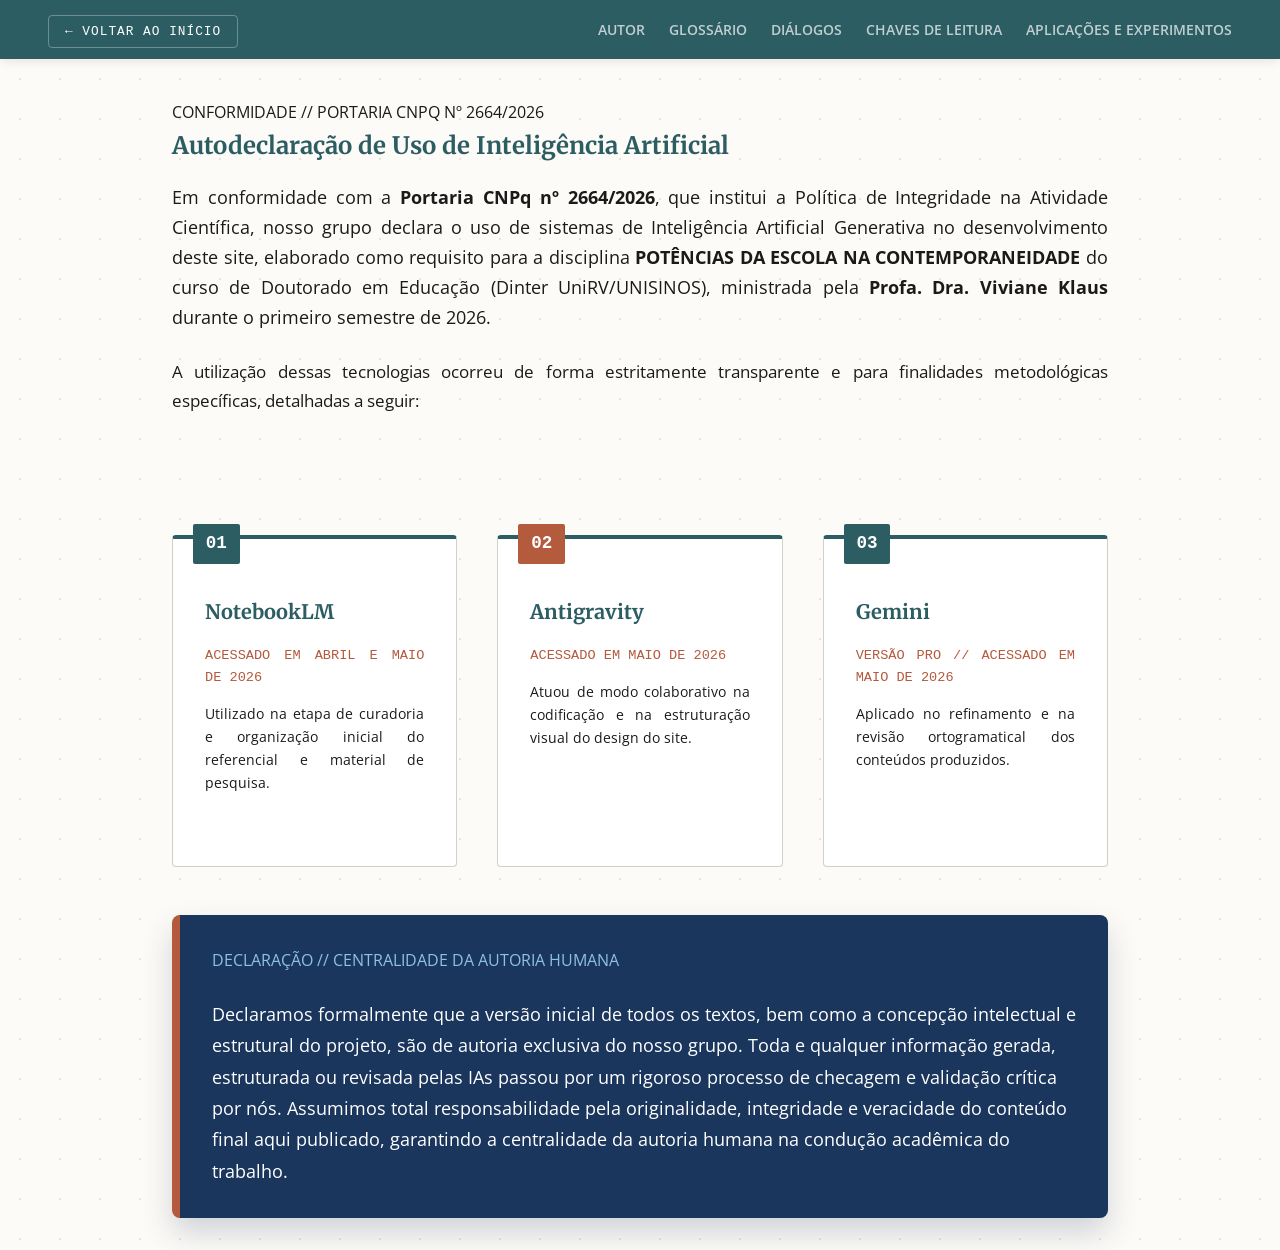
==== commit d4318389: "Add files via upload" ====
--- a/autodeclaracao.html
+++ b/autodeclaracao.html
@@ -1,93 +1,93 @@
-<!doctype html>
-<html lang="pt-BR">
-    <head>
-        <meta charset="UTF-8" />
-        <meta name="viewport" content="width=device-width, initial-scale=1.0" />
-        <title>Autodeclaração de Uso de IA - Professores: Libertar o Futuro</title>
-        <link rel="preconnect" href="https://fonts.googleapis.com" />
-        <link rel="preconnect" href="https://fonts.gstatic.com" crossorigin />
-        <link
-            href="https://fonts.googleapis.com/css2?family=Merriweather:wght@400;700&family=Open+Sans:wght@400;600&display=swap"
-            rel="stylesheet"
-        />
-        <link rel="stylesheet" href="style.css?v=2.1" />
-    </head>
-    <body class="pagina-interna">
-        <header class="cabecalho-interno">
-            <div class="logo-texto">
-                <a href="index.html">VOLTAR AO INÍCIO</a>
-            </div>
-            <nav>
-                <ul class="navegacao-reticular">
-                    <li><a href="autor.html">Autor</a></li>
-                    <li><a href="glossario.html">Glossário</a></li>
-                    <li><a href="dialogos.html">Diálogos</a></li>
-                    <li><a href="chaves-leitura.html">Chaves de Leitura</a></li>
-                    <li><a href="rumos.html">Rumos</a></li>
-                </ul>
-            </nav>
-        </header>
-
-        <main class="conteudo-fluido">
-            <section class="territorio">
-                <div class="decoracao-arquitetonica">CONFORMIDADE // PORTARIA CNPQ Nº 2664/2026</div>
-                <h1>Autodeclaração de Uso de Inteligência Artificial</h1>
-                <p class="subtitulo-autor" style="font-family: 'Open Sans', sans-serif; font-size: 1.1rem; line-height: 1.7; margin-top: 1rem; color: var(--cor-texto);">
-                    Em conformidade com a <strong>Portaria CNPq nº 2664/2026</strong>, que institui a Política de Integridade na Atividade Científica, nosso grupo declara o uso de sistemas de Inteligência Artificial Generativa no desenvolvimento deste site, elaborado como requisito para a disciplina <strong>POTÊNCIAS DA ESCOLA NA CONTEMPORANEIDADE</strong> do curso de Doutorado em Educação (Dinter UniRV/UNISINOS), ministrada pela <strong>Profa. Dra. Viviane Klaus</strong> durante o primeiro semestre de 2026.
-                </p>
-                <p style="margin-top: 1.5rem;">
-                    A utilização dessas tecnologias ocorreu de forma estritamente transparente e para finalidades metodológicas específicas, detalhadas a seguir:
-                </p>
-            </section>
-
-            <!-- Seção de Ferramentas Utilizadas (Grids Blueprint) -->
-            <section class="territorio" style="padding-top: 0;">
-                <div class="grid-pilares-novo">
-                    <!-- NotebookLM -->
-                    <article class="pilar-card-novo">
-                        <div class="pilar-numero" style="background-color: var(--cor-destaque);">01</div>
-                        <h3 style="margin-top: 1rem;">NotebookLM</h3>
-                        <p style="font-size: 0.85rem; font-family: monospace; color: var(--cor-link); margin-bottom: 0.8rem;">ACESSADO EM ABRIL E MAIO DE 2026</p>
-                        <p>
-                            Utilizado na etapa de curadoria e organização inicial do referencial e material de pesquisa.
-                        </p>
-                    </article>
-
-                    <!-- Antigravity -->
-                    <article class="pilar-card-novo">
-                        <div class="pilar-numero">02</div>
-                        <h3 style="margin-top: 1rem;">Antigravity</h3>
-                        <p style="font-size: 0.85rem; font-family: monospace; color: var(--cor-link); margin-bottom: 0.8rem;">ACESSADO EM MAIO DE 2026</p>
-                        <p>
-                            Atuou de modo colaborativo na codificação e na estruturação visual do design do site.
-                        </p>
-                    </article>
-
-                    <!-- Gemini PRO -->
-                    <article class="pilar-card-novo">
-                        <div class="pilar-numero" style="background-color: var(--cor-destaque);">03</div>
-                        <h3 style="margin-top: 1rem;">Gemini</h3>
-                        <p style="font-size: 0.85rem; font-family: monospace; color: var(--cor-link); margin-bottom: 0.8rem;">VERSÃO PRO // ACESSADO EM MAIO DE 2026</p>
-                        <p>
-                            Aplicado no refinamento e na revisão ortogramatical dos conteúdos produzidos.
-                        </p>
-                    </article>
-                </div>
-            </section>
-
-            <!-- Box Declaração de Autoria e Responsabilidade -->
-            <section class="territorio sem-borda padding-reduzido">
-                <div class="box-paradoxo">
-                    <div class="decoracao-arquitetonica claro">
-                        DECLARAÇÃO // CENTRALIDADE DA AUTORIA HUMANA
-                    </div>
-                    <blockquote style="font-size: 1.15rem; line-height: 1.7; font-family: 'Open Sans', sans-serif; font-style: normal; margin-top: 1.5rem;">
-                        Declaramos formalmente que a versão inicial de todos os textos, bem como a concepção intelectual e estrutural do projeto, são de autoria exclusiva do nosso grupo. Toda e qualquer informação gerada, estruturada ou revisada pelas IAs passou por um rigoroso processo de checagem e validação crítica por nós. Assumimos total responsabilidade pela originalidade, integridade e veracidade do conteúdo final aqui publicado, garantindo a centralidade da autoria humana na condução acadêmica do trabalho.
-                    </blockquote>
-                </div>
-            </section>
-        </main>
-
-        <script src="script.js"></script>
-    </body>
-</html>
+<!doctype html>
+<html lang="pt-BR">
+    <head>
+        <meta charset="UTF-8" />
+        <meta name="viewport" content="width=device-width, initial-scale=1.0" />
+        <title>Autodeclaração de Uso de IA - Professores: Libertar o Futuro</title>
+        <link rel="preconnect" href="https://fonts.googleapis.com" />
+        <link rel="preconnect" href="https://fonts.gstatic.com" crossorigin />
+        <link
+            href="https://fonts.googleapis.com/css2?family=Merriweather:wght@400;700&family=Open+Sans:wght@400;600&display=swap"
+            rel="stylesheet"
+        />
+        <link rel="stylesheet" href="style.css?v=3.8" />
+    </head>
+    <body class="pagina-interna">
+        <header class="cabecalho-interno">
+            <div class="logo-texto">
+                <a href="index.html">← VOLTAR AO INÍCIO</a>
+            </div>
+            <nav>
+                <ul class="navegacao-reticular">
+                    <li><a href="autor.html">Autor</a></li>
+                    <li><a href="glossario.html">Glossário</a></li>
+                    <li><a href="dialogos.html">Diálogos</a></li>
+                    <li><a href="chaves-leitura.html">Chaves de Leitura</a></li>
+                    <li><a href="rumos.html">Aplicações e experimentos</a></li>
+                </ul>
+            </nav>
+        </header>
+
+        <main class="conteudo-fluido">
+            <section class="territorio">
+                <div class="decoracao-arquitetonica">CONFORMIDADE // PORTARIA CNPQ Nº 2664/2026</div>
+                <h1>Autodeclaração de Uso de Inteligência Artificial</h1>
+                <p class="subtitulo-autor" style="font-family: 'Open Sans', sans-serif; font-size: 1.1rem; line-height: 1.7; margin-top: 1rem; color: var(--cor-texto);">
+                    Em conformidade com a <strong>Portaria CNPq nº 2664/2026</strong>, que institui a Política de Integridade na Atividade Científica, nosso grupo declara o uso de sistemas de Inteligência Artificial Generativa no desenvolvimento deste site, elaborado como requisito para a disciplina <strong>POTÊNCIAS DA ESCOLA NA CONTEMPORANEIDADE</strong> do curso de Doutorado em Educação (Dinter UniRV/UNISINOS), ministrada pela <strong>Profa. Dra. Viviane Klaus</strong> durante o primeiro semestre de 2026.
+                </p>
+                <p style="margin-top: 1.5rem;">
+                    A utilização dessas tecnologias ocorreu de forma estritamente transparente e para finalidades metodológicas específicas, detalhadas a seguir:
+                </p>
+            </section>
+
+            <!-- Seção de Ferramentas Utilizadas (Grids Blueprint) -->
+            <section class="territorio" style="padding-top: 0;">
+                <div class="grid-pilares-novo">
+                    <!-- NotebookLM -->
+                    <article class="pilar-card-novo">
+                        <div class="pilar-numero" style="background-color: var(--cor-destaque);">01</div>
+                        <h3 style="margin-top: 1rem;">NotebookLM</h3>
+                        <p style="font-size: 0.85rem; font-family: monospace; color: var(--cor-link); margin-bottom: 0.8rem;">ACESSADO EM ABRIL E MAIO DE 2026</p>
+                        <p>
+                            Utilizado na etapa de curadoria e organização inicial do referencial e material de pesquisa.
+                        </p>
+                    </article>
+
+                    <!-- Antigravity -->
+                    <article class="pilar-card-novo">
+                        <div class="pilar-numero">02</div>
+                        <h3 style="margin-top: 1rem;">Antigravity</h3>
+                        <p style="font-size: 0.85rem; font-family: monospace; color: var(--cor-link); margin-bottom: 0.8rem;">ACESSADO EM MAIO DE 2026</p>
+                        <p>
+                            Atuou de modo colaborativo na codificação e na estruturação visual do design do site.
+                        </p>
+                    </article>
+
+                    <!-- Gemini PRO -->
+                    <article class="pilar-card-novo">
+                        <div class="pilar-numero" style="background-color: var(--cor-destaque);">03</div>
+                        <h3 style="margin-top: 1rem;">Gemini</h3>
+                        <p style="font-size: 0.85rem; font-family: monospace; color: var(--cor-link); margin-bottom: 0.8rem;">VERSÃO PRO // ACESSADO EM MAIO DE 2026</p>
+                        <p>
+                            Aplicado no refinamento e na revisão ortogramatical dos conteúdos produzidos.
+                        </p>
+                    </article>
+                </div>
+            </section>
+
+            <!-- Box Declaração de Autoria e Responsabilidade -->
+            <section class="territorio sem-borda padding-reduzido">
+                <div class="box-paradoxo">
+                    <div class="decoracao-arquitetonica claro">
+                        DECLARAÇÃO // CENTRALIDADE DA AUTORIA HUMANA
+                    </div>
+                    <blockquote style="font-size: 1.15rem; line-height: 1.7; font-family: 'Open Sans', sans-serif; font-style: normal; margin-top: 1.5rem;">
+                        Declaramos formalmente que a versão inicial de todos os textos, bem como a concepção intelectual e estrutural do projeto, são de autoria exclusiva do nosso grupo. Toda e qualquer informação gerada, estruturada ou revisada pelas IAs passou por um rigoroso processo de checagem e validação crítica por nós. Assumimos total responsabilidade pela originalidade, integridade e veracidade do conteúdo final aqui publicado, garantindo a centralidade da autoria humana na condução acadêmica do trabalho.
+                    </blockquote>
+                </div>
+            </section>
+        </main>
+
+        <script src="script.js?v=3.8"></script>
+    </body>
+</html>
--- a/style.css
+++ b/style.css
@@ -6,11 +6,23 @@
     --cor-texto: #1a1a1a;
     --cor-destaque: #2c5d63;
     --cor-link: #b45a3d;
+    --cor-link-luminosa: #ffa585; /* Alta legibilidade em fundo escuro (WCAG 4.6:1) */
     --cor-grade: #d1cfc8;
     --azul-blueprint: #1a365d;
     --azul-blueprint-claro: #8fc1e3;
     --espacamento-padrao: 2rem;
 }
+
+/* Acessibilidade de Foco Global (Navegação por Teclado) */
+:focus-visible {
+    outline: 2px dashed var(--cor-link);
+    outline-offset: 4px;
+}
+
+.tela-blueprint :focus-visible {
+    outline: 2px dashed var(--cor-link-luminosa);
+}
+
 
 * {
     margin: 0;
@@ -122,9 +134,53 @@
     font-family: monospace;
     font-size: 1.2rem;
     color: #ffffff;
-    border-left: 4px solid var(--cor-link);
+    border-left: 4px solid var(--cor-link-luminosa);
     padding-left: 15px;
 }
+
+.coluna-esquerda .creditos-container {
+    margin-top: 2.5rem;
+}
+
+.coluna-esquerda .creditos-titulo {
+    font-family: monospace;
+    font-size: 0.85rem;
+    color: var(--azul-blueprint-claro);
+    letter-spacing: 1.5px;
+    margin-bottom: 0.75rem;
+    opacity: 0.8;
+}
+
+.coluna-esquerda .lista-creditos {
+    list-style: none;
+    font-family: "Open Sans", sans-serif;
+    font-size: 0.95rem;
+    color: #ffffff;
+    display: flex;
+    flex-wrap: wrap;
+    gap: 0.5rem 1.5rem;
+    max-width: 90%;
+}
+
+.coluna-esquerda .lista-creditos li {
+    position: relative;
+    padding-left: 12px;
+    opacity: 0.9;
+    transition: opacity 0.2s;
+}
+
+.coluna-esquerda .lista-creditos li:hover {
+    opacity: 1;
+}
+
+.coluna-esquerda .lista-creditos li::before {
+    content: "•";
+    color: var(--cor-link-luminosa);
+    position: absolute;
+    left: 0;
+    top: 0;
+}
+
 
 /* Navegação da Capa */
 .navegacao-apresentacao ul {
@@ -148,18 +204,19 @@
 }
 
 .navegacao-apresentacao a:hover {
-    border-color: var(--cor-link);
-    background: rgba(180, 90, 61, 0.1);
+    border-color: var(--cor-link-luminosa);
+    background: rgba(255, 165, 133, 0.1);
     transform: translateX(15px);
-    color: var(--cor-link);
+    color: var(--cor-link-luminosa);
 }
 
 .navegacao-apresentacao .indice {
     font-size: 1.2rem;
     font-family: monospace;
-    color: var(--cor-link);
+    color: var(--cor-link-luminosa);
     margin-right: 2rem;
 }
+
 
 /* ==================================================
    ANIMAÇÕES DE ENTRADA (CASCATA)
@@ -251,16 +308,20 @@
 }
 
 .territorio {
-    padding: 6rem var(--espacamento-padrao);
+    padding: 2.5rem var(--espacamento-padrao);
     max-width: 1000px;
     margin: 0 auto;
     position: relative;
     z-index: 1;
 }
 
+.territorio + .territorio {
+    padding-top: 0.5rem;
+}
+
 .territorio h2 {
-    font-size: 2.5rem;
-    margin-bottom: 2rem;
+    font-size: 2.3rem;
+    margin-bottom: 1.25rem;
     position: relative;
     padding-bottom: 10px;
 }
@@ -275,6 +336,19 @@
     background-color: var(--cor-link);
 }
 
+.territorio p {
+    margin-top: 0;
+    margin-bottom: 1.5rem;
+    font-size: 1.05rem;
+    line-height: 1.75;
+    color: var(--cor-texto);
+    text-align: justify;
+}
+
+.territorio p:last-of-type {
+    margin-bottom: 2rem;
+}
+
 .grid-conceitos {
     display: grid;
     grid-template-columns: repeat(auto-fit, minmax(300px, 1fr));
@@ -303,7 +377,7 @@
     position: relative;
     width: 100%;
     height: 500px;
-    margin-top: 3rem;
+    margin-top: 1.5rem;
     overflow: hidden;
     background-color: rgba(255, 255, 255, 0.9);
     border: 1px solid var(--cor-grade);
@@ -354,46 +428,205 @@
     transform: scale(0.8);
     z-index: 1;
 }
+.cenario.futuro svg {
+    max-width: 90%;
+    max-height: 82%;
+    box-sizing: border-box;
+}
 .ecologia-organica {
     position: relative;
     width: 100%;
     height: 100%;
-}
-.forma {
+    background-image:
+        linear-gradient(rgba(44, 93, 99, 0.05) 1px, transparent 1px),
+        linear-gradient(90deg, rgba(44, 93, 99, 0.05) 1px, transparent 1px);
+    background-size: 20px 20px;
+    padding: 2rem;
+}
+
+.blueprint-zona {
     position: absolute;
-    opacity: 0.85;
-}
-.azul-petroleo {
-    background-color: var(--cor-destaque);
-}
-.terracota {
-    background-color: var(--cor-link);
-}
-.creme {
-    background-color: var(--cor-grade);
-}
-
-.redonda {
-    width: 150px;
+    border: 1px dashed rgba(44, 93, 99, 0.3);
+    border-radius: 6px;
+    padding: 10px;
+    background: rgba(253, 251, 247, 0.85);
+    box-shadow: 0 4px 10px rgba(0, 0, 0, 0.02);
+}
+
+.blueprint-tag {
+    position: absolute;
+    font-family: monospace;
+    font-size: 0.65rem;
+    font-weight: bold;
+    color: var(--cor-destaque);
+    letter-spacing: 0.5px;
+    background: #ffffff;
+    padding: 1px 5px;
+    border: 1px solid var(--cor-grade);
+    border-radius: 2px;
+    z-index: 10;
+}
+
+/* 1. Zona Cooperativa */
+.zona-cooperativa {
+    width: 170px;
+    height: 170px;
+    top: 15%;
+    left: 8%;
+    display: flex;
+    align-items: center;
+    justify-content: center;
+}
+
+.zona-cooperativa .blueprint-mesa.circular {
+    width: 90px;
+    height: 90px;
+    border: 2px dashed var(--cor-link);
+    border-radius: 50%;
+    background: rgba(180, 90, 61, 0.05);
+}
+
+.zona-cooperativa .blueprint-assento {
+    position: absolute;
+    width: 14px;
+    height: 14px;
+    border-radius: 50%;
+    background: var(--azul-blueprint-claro);
+    border: 1px solid var(--azul-blueprint);
+}
+
+.zona-cooperativa .assento-1 { top: 15px; left: 78px; }
+.zona-cooperativa .assento-2 { top: 55px; right: 15px; }
+.zona-cooperativa .assento-3 { bottom: 20px; right: 30px; }
+.zona-cooperativa .assento-4 { bottom: 20px; left: 30px; }
+.zona-cooperativa .assento-5 { top: 55px; left: 15px; }
+
+.zona-cooperativa .blueprint-tag {
+    bottom: -10px;
+    left: 50%;
+    transform: translateX(-50%);
+}
+
+/* 2. Zona de Pesquisa (Research Lab) */
+.zona-pesquisa {
+    width: 220px;
+    height: 120px;
+    top: 15%;
+    right: 8%;
+    display: flex;
+    flex-direction: column;
+    justify-content: flex-start;
+    align-items: center;
+    padding-top: 15px;
+}
+
+.zona-pesquisa .blueprint-mesa.retangular {
+    width: 180px;
+    height: 35px;
+    border: 2px dashed var(--cor-destaque);
+    border-radius: 4px;
+    background: rgba(44, 93, 99, 0.05);
+    margin-top: 15px;
+}
+
+.zona-pesquisa .blueprint-terminal {
+    position: absolute;
+    width: 24px;
+    height: 12px;
+    border: 1px solid var(--azul-blueprint);
+    background: var(--azul-blueprint-claro);
+    border-radius: 2px;
+}
+
+.zona-pesquisa .t-1 { top: 40px; left: 35px; }
+.zona-pesquisa .t-2 { top: 40px; left: 98px; }
+.zona-pesquisa .t-3 { top: 40px; right: 35px; }
+
+.zona-pesquisa .blueprint-tag {
+    top: -10px;
+    left: 50%;
+    transform: translateX(-50%);
+}
+
+/* 3. Zona de Convivialidade (Ágora) */
+.zona-agora {
+    width: 230px;
     height: 150px;
+    bottom: 12%;
+    left: 10%;
+    display: flex;
+    align-items: center;
+    justify-content: center;
+}
+
+.zona-agora .blueprint-agora-curva {
+    width: 110px;
+    height: 110px;
+    border: 2px dashed var(--cor-link);
     border-radius: 50%;
-    top: 20%;
-    left: 20%;
-}
-.capsula {
-    width: 250px;
+    border-bottom-color: transparent;
+    transform: rotate(-45deg);
+    background: rgba(180, 90, 61, 0.02);
+}
+
+.zona-agora .blueprint-pufe {
+    position: absolute;
+    width: 18px;
+    height: 18px;
+    border-radius: 6px;
+    background: var(--azul-blueprint-claro);
+    border: 1px solid var(--cor-destaque);
+}
+
+.zona-agora .p-1 { top: 25px; left: 105px; }
+.zona-agora .p-2 { bottom: 40px; left: 35px; }
+.zona-agora .p-3 { bottom: 35px; right: 55px; }
+
+.zona-agora .blueprint-tag {
+    bottom: -10px;
+    left: 50%;
+    transform: translateX(-50%);
+}
+
+/* 4. Painéis de Exposição / Pública Ação */
+.zona-exposicao {
+    width: 160px;
     height: 100px;
-    border-radius: 50px;
-    bottom: 30%;
-    right: 20%;
-}
-.conectora {
-    width: 200px;
-    height: 120px;
-    border-radius: 30% 70% 70% 30% / 30% 30% 70% 70%;
-    top: 40%;
-    left: 45%;
-}
+    bottom: 15%;
+    right: 12%;
+    display: flex;
+    flex-direction: column;
+    justify-content: center;
+    align-items: center;
+    gap: 15px;
+}
+
+.zona-exposicao .blueprint-painel {
+    width: 120px;
+    height: 6px;
+    background: var(--cor-link);
+    border-radius: 3px;
+}
+
+.zona-exposicao .blueprint-tag {
+    top: -10px;
+    left: 50%;
+    transform: translateX(-50%);
+}
+
+/* Linhas de Fluxo */
+.blueprint-fluxo-linha {
+    position: absolute;
+    top: 45%;
+    left: 32%;
+    width: 35%;
+    height: 2px;
+    border-top: 1.5px dashed var(--cor-grade);
+    z-index: 0;
+    pointer-events: none;
+    transform: rotate(10deg);
+}
+
 
 #metamorfose-espacial.ativa .obsoleto {
     opacity: 0;
@@ -434,19 +667,47 @@
     }
 
     .cabecalho-interno {
-        padding: 1rem;
+        padding: 0.75rem 1rem;
         flex-direction: column;
-        gap: 1rem;
+        align-items: center;
+        gap: 0.5rem;
+    }
+
+    .cabecalho-interno .logo-texto a {
+        padding: 0.35rem 0.75rem;
+        font-size: 0.75rem;
     }
 
     .navegacao-reticular {
-        gap: 0.8rem;
-        flex-wrap: wrap;
-        justify-content: center;
-    }
+        width: 100%;
+        display: flex;
+        flex-direction: row;
+        flex-wrap: nowrap;
+        overflow-x: auto;
+        -webkit-overflow-scrolling: touch;
+        gap: 1.25rem;
+        padding: 0.25rem 0.5rem;
+        justify-content: flex-start;
+        scrollbar-width: none; /* Firefox */
+    }
+
+    .navegacao-reticular::-webkit-scrollbar {
+        display: none; /* Safari e Chrome */
+    }
+
+    .navegacao-reticular li {
+        flex: 0 0 auto;
+    }
+
+    .navegacao-reticular a {
+        font-size: 0.8rem;
+        padding-bottom: 0.25rem;
+        white-space: nowrap;
+    }
+
 
     .palco-transicao {
-        height: 350px;
+        height: 350px !important;
     }
     .grade-celular {
         grid-template-columns: repeat(3, 60px);
@@ -455,6 +716,13 @@
     .celula {
         width: 60px;
         height: 60px;
+    }
+    .painel-detalhe-capitulo {
+        padding: 1.5rem !important;
+        min-height: auto !important;
+    }
+    .painel-detalhe-capitulo h3 {
+        font-size: 1.4rem !important;
     }
 }
 
@@ -676,7 +944,7 @@
     flex-direction: column;
     align-items: center;
     gap: 1rem;
-    margin: 2.5rem 0;
+    margin: 1.5rem 0;
     background: rgba(44, 93, 99, 0.04);
     padding: 2rem;
     border-radius: 8px;
@@ -809,13 +1077,14 @@
     box-shadow: 0 10px 25px rgba(0, 0, 0, 0.05);
     position: sticky;
     top: 120px;
-    transition: opacity 0.3s ease, transform 0.3s ease;
+    transition: opacity 0.25s cubic-bezier(0.4, 0, 0.2, 1), transform 0.25s cubic-bezier(0.4, 0, 0.2, 1);
 }
 
 .cartao-detalhe-conceito.carregando {
-    opacity: 0.5;
-    transform: scale(0.98);
-}
+    opacity: 0;
+    transform: translateY(10px);
+}
+
 
 .cartao-detalhe-conceito h3 {
     font-size: 1.9rem;
@@ -1148,14 +1417,43 @@
     justify-content: center;
     position: relative;
     background: rgba(255,255,255,0.05);
+    transition: transform 0.2s ease, border-color 0.2s ease;
+}
+
+.radial-media.pulso-ativo {
+    animation: pulsoFeedback 0.4s ease-out;
 }
 
 .radial-media .numero-grande {
-    font-size: 3rem;
+    font-size: 1.15rem;
     font-family: monospace;
     font-weight: bold;
     color: white;
-}
+    text-transform: uppercase;
+    letter-spacing: 0.5px;
+    text-align: center;
+    line-height: 1.25;
+    padding: 0 5px;
+}
+
+@keyframes pulsoFeedback {
+    0% {
+        transform: scale(1);
+        box-shadow: 0 0 0 0 rgba(143, 193, 227, 0.4);
+        border-color: var(--azul-blueprint-claro);
+    }
+    50% {
+        transform: scale(1.08);
+        box-shadow: 0 0 0 12px rgba(143, 193, 227, 0);
+        border-color: var(--cor-link-luminosa);
+    }
+    100% {
+        transform: scale(1);
+        box-shadow: 0 0 0 0 rgba(143, 193, 227, 0);
+        border-color: var(--azul-blueprint-claro);
+    }
+}
+
 
 .diagnostico-feedback {
     flex-grow: 1;
@@ -1213,75 +1511,64 @@
    5. ESTILOS DO GUIA DE LEITURA POR CAPÍTULOS (CHAVES DE LEITURA)
    ================================================== */
 .painel-guia-leitura {
-    display: grid;
-    grid-template-columns: 300px 1fr;
-    gap: 3rem;
-    align-items: start;
+    display: flex;
+    flex-direction: column;
+    gap: 2rem;
     margin-top: 3rem;
 }
 
 .seletor-capitulos {
     display: flex;
-    flex-direction: column;
-    gap: 0.8rem;
-    max-height: 600px;
-    overflow-y: auto;
-    padding-right: 0.5rem;
-}
-
-.seletor-capitulos::-webkit-scrollbar {
-    width: 6px;
-}
-.seletor-capitulos::-webkit-scrollbar-thumb {
-    background-color: var(--cor-grade);
-    border-radius: 3px;
+    flex-direction: row;
+    flex-wrap: wrap;
+    justify-content: center;
+    align-items: center;
+    gap: 0.75rem;
+    padding-bottom: 1.5rem;
+    border-bottom: 1px dashed var(--cor-grade);
 }
 
 .botao-capitulo {
     background: rgba(255, 255, 255, 0.8);
-    border: 1px solid var(--cor-grade);
-    border-left: 5px solid var(--cor-destaque);
-    padding: 1.2rem 1.4rem;
-    text-align: left;
-    font-family: "Open Sans", sans-serif;
-    font-weight: 600;
-    font-size: 0.95rem;
-    color: var(--cor-destaque);
+    border: 1px dashed var(--cor-grade);
+    width: auto;
+    height: auto;
+    display: inline-flex;
+    align-items: center;
+    justify-content: center;
     cursor: pointer;
-    border-radius: 4px;
-    transition: all 0.2s ease;
-    display: flex;
-    flex-direction: column;
-    gap: 0.3rem;
-    line-height: 1.4;
+    border-radius: 20px;
+    transition: all 0.25s cubic-bezier(0.4, 0, 0.2, 1);
+    padding: 0.5rem 1.1rem;
+    white-space: nowrap;
 }
 
 .botao-capitulo:hover {
     background: #ffffff;
-    border-left-color: var(--cor-link);
-    transform: translateX(4px);
-    box-shadow: 0 4px 12px rgba(0,0,0,0.03);
+    border-color: var(--cor-link);
+    transform: translateY(-2px);
+    box-shadow: 0 4px 12px rgba(0,0,0,0.05);
 }
 
 .botao-capitulo.selecionado {
     background: var(--azul-blueprint);
     color: #ffffff;
-    border-left-color: var(--cor-link);
+    border-style: solid;
     border-color: var(--azul-blueprint);
+    box-shadow: 0 4px 10px rgba(26, 54, 93, 0.15);
 }
 
 .botao-capitulo .numero-cap {
     font-family: monospace;
-    font-size: 0.75rem;
-    text-transform: uppercase;
-    letter-spacing: 1px;
-    color: var(--cor-link);
+    font-size: 0.85rem;
+    color: var(--cor-destaque);
     font-weight: bold;
 }
 
 .botao-capitulo.selecionado .numero-cap {
-    color: var(--azul-blueprint-claro);
-}
+    color: #ffffff;
+}
+
 
 .painel-detalhe-capitulo {
     background: #ffffff;
@@ -1291,13 +1578,14 @@
     padding: 3rem;
     box-shadow: 0 10px 25px rgba(0, 0, 0, 0.05);
     min-height: 480px;
-    transition: opacity 0.3s ease, transform 0.3s ease;
+    transition: opacity 0.25s cubic-bezier(0.4, 0, 0.2, 1), transform 0.25s cubic-bezier(0.4, 0, 0.2, 1);
 }
 
 .painel-detalhe-capitulo.carregando {
-    opacity: 0.5;
-    transform: scale(0.98);
-}
+    opacity: 0;
+    transform: translateY(10px);
+}
+
 
 .painel-detalhe-capitulo h3 {
     font-size: 1.9rem;
@@ -1392,24 +1680,7 @@
 
 @media (max-width: 900px) {
     .painel-guia-leitura {
-        grid-template-columns: 1fr;
-        gap: 2rem;
-    }
-    
-    .seletor-capitulos {
-        max-height: 200px;
-        flex-direction: row;
-        overflow-x: auto;
-        overflow-y: hidden;
-        padding-bottom: 0.8rem;
-        white-space: nowrap;
-    }
-    
-    .botao-capitulo {
-        display: inline-flex;
-        flex-shrink: 0;
-        min-width: 250px;
-        white-space: normal;
+        gap: 1.5rem;
     }
 }
 
@@ -1742,4 +2013,323 @@
     font-size: 1rem;
 }
 
-
+/* ==================================================
+   SEÇÃO DE DIRETRIZES PRÁTICAS DOCENTES (RUMOS)
+   ================================================== */
+.filtros-dicas-bar {
+    display: flex;
+    align-items: center;
+    gap: 1.5rem;
+    background: rgba(44, 93, 99, 0.03);
+    padding: 1.2rem 1.8rem;
+    border-radius: 6px;
+    border: 1px solid var(--cor-grade);
+    margin-bottom: 2.5rem;
+}
+
+.rotulo-filtro {
+    font-family: monospace;
+    font-weight: bold;
+    color: var(--cor-destaque);
+    text-transform: uppercase;
+    font-size: 0.8rem;
+    letter-spacing: 1px;
+}
+
+.botoes-filtros-dicas {
+    display: flex;
+    flex-wrap: wrap;
+    gap: 0.6rem;
+}
+
+.btn-filtro-dica {
+    background: #ffffff;
+    border: 1px solid var(--cor-grade);
+    color: var(--cor-texto);
+    font-family: monospace;
+    font-size: 0.75rem;
+    padding: 0.5rem 0.9rem;
+    border-radius: 4px;
+    cursor: pointer;
+    text-transform: uppercase;
+    transition: all 0.2s cubic-bezier(0.25, 0.8, 0.25, 1);
+}
+
+.btn-filtro-dica:hover {
+    border-color: var(--cor-destaque);
+    color: var(--cor-destaque);
+    transform: translateY(-1px);
+}
+
+.btn-filtro-dica.ativo {
+    background: var(--cor-destaque);
+    color: #ffffff;
+    border-color: var(--cor-destaque);
+}
+
+.grid-dicas-novo {
+    display: grid;
+    grid-template-columns: repeat(auto-fit, minmax(350px, 1fr));
+    gap: 2rem;
+}
+
+.cartao-dica {
+    background: #ffffff;
+    border: 1px solid var(--cor-grade);
+    border-radius: 8px;
+    padding: 2rem;
+    box-shadow: 0 4px 12px rgba(0,0,0,0.01);
+    transition: all 0.3s cubic-bezier(0.25, 0.8, 0.25, 1);
+    display: flex;
+    flex-direction: column;
+    position: relative;
+}
+
+.cartao-dica:hover {
+    box-shadow: 0 10px 25px rgba(0,0,0,0.04);
+    transform: translateY(-3px);
+}
+
+.dica-header {
+    display: flex;
+    justify-content: space-between;
+    align-items: center;
+    margin-bottom: 1rem;
+    flex-wrap: wrap;
+    gap: 0.5rem;
+}
+
+.dica-meta {
+    font-family: monospace;
+    font-size: 0.75rem;
+    font-weight: bold;
+    color: var(--cor-link);
+    letter-spacing: 0.5px;
+}
+
+.dica-categoria {
+    font-family: monospace;
+    font-size: 0.7rem;
+    font-weight: bold;
+    text-transform: uppercase;
+    padding: 0.25rem 0.5rem;
+    border-radius: 3px;
+    color: #ffffff;
+}
+
+.cartao-dica h3 {
+    font-size: 1.25rem;
+    line-height: 1.4;
+    margin-bottom: 0.8rem;
+    color: var(--cor-destaque);
+}
+
+.dica-descricao {
+    font-size: 0.9rem;
+    line-height: 1.55;
+    color: var(--cor-texto);
+    margin-bottom: 1.2rem;
+    flex-grow: 1;
+}
+
+.dica-quote {
+    background: #fcf9f2;
+    border-left: 3px solid var(--cor-link);
+    padding: 0.8rem 1rem;
+    font-family: "Merriweather", serif;
+    font-style: italic;
+    font-size: 0.9rem;
+    color: #444444;
+    line-height: 1.5;
+    margin-bottom: 1.5rem;
+}
+
+.dica-botoes-tabs {
+    display: flex;
+    gap: 0.4rem;
+    margin-bottom: 1.2rem;
+    border-bottom: 1px solid var(--cor-grade);
+    padding-bottom: 0.6rem;
+    flex-wrap: wrap;
+}
+
+.btn-dica-tab {
+    background: none;
+    border: none;
+    font-family: monospace;
+    font-size: 0.7rem;
+    font-weight: bold;
+    color: #666666;
+    padding: 0.4rem 0.6rem;
+    cursor: pointer;
+    border-radius: 4px;
+    transition: all 0.2s ease;
+    text-transform: uppercase;
+}
+
+.btn-dica-tab:hover {
+    background: rgba(0, 0, 0, 0.04);
+    color: var(--cor-texto);
+}
+
+.btn-dica-tab.ativo {
+    background: rgba(44, 93, 99, 0.08);
+    color: var(--cor-destaque);
+}
+
+.dica-paineis-tabs {
+    position: relative;
+}
+
+.dica-painel-conteudo {
+    display: none;
+    font-size: 0.85rem;
+    line-height: 1.6;
+    background: #faf8f5;
+    border: 1px solid rgba(44, 93, 99, 0.15);
+    border-radius: 6px;
+    padding: 1.2rem;
+    animation: fadeInDica 0.25s ease forwards;
+}
+
+.dica-painel-conteudo.ativo {
+    display: block;
+}
+
+.dica-painel-conteudo ul {
+    padding-left: 1.2rem;
+    margin-top: 0.5rem;
+}
+
+.dica-painel-conteudo li {
+    margin-bottom: 0.4rem;
+}
+
+.dica-painel-conteudo em {
+    font-family: "Merriweather", serif;
+    color: #222222;
+}
+
+@keyframes fadeInDica {
+    from { opacity: 0; transform: translateY(4px); }
+    to { opacity: 1; transform: translateY(0); }
+}
+
+@media (max-width: 900px) {
+    .filtros-dicas-bar {
+        flex-direction: column;
+        align-items: flex-start;
+        gap: 0.8rem;
+        padding: 1.2rem;
+    }
+    .grid-dicas-novo {
+        grid-template-columns: 1fr;
+        gap: 1.5rem;
+    }
+}
+
+/* ==================================================
+   ABAS DE NAVEGAÇÃO INTERNA (TABS) - RUMOS.HTML
+   ================================================== */
+.navegacao-abas-rumos {
+    display: flex;
+    justify-content: center;
+    gap: 1.5rem;
+    margin: 2rem 0 3.5rem 0;
+    border-bottom: 2px dashed var(--cor-grade);
+    padding-bottom: 1.2rem;
+    position: relative;
+}
+
+.aba-rumos {
+    background: none;
+    border: 1px solid transparent;
+    font-family: "Merriweather", serif;
+    font-size: 1.2rem;
+    font-weight: 700;
+    padding: 0.8rem 1.8rem;
+    cursor: pointer;
+    color: #666;
+    position: relative;
+    transition: all 0.3s cubic-bezier(0.4, 0, 0.2, 1);
+    border-radius: 6px;
+    display: flex;
+    align-items: center;
+    gap: 0.75rem;
+    box-shadow: none;
+}
+
+.aba-rumos .numero-aba {
+    font-family: monospace;
+    font-size: 0.95rem;
+    color: var(--cor-link);
+    opacity: 0.7;
+    transition: opacity 0.3s ease;
+}
+
+.aba-rumos::before {
+    content: "";
+    position: absolute;
+    bottom: -1.3rem;
+    left: 10%;
+    width: 80%;
+    height: 4px;
+    background-color: transparent;
+    transition: all 0.3s cubic-bezier(0.4, 0, 0.2, 1);
+    border-radius: 2px;
+}
+
+.aba-rumos.ativa {
+    color: var(--cor-destaque);
+    background-color: rgba(44, 93, 99, 0.06);
+    border: 1px solid rgba(44, 93, 99, 0.15);
+}
+
+.aba-rumos.ativa .numero-aba {
+    opacity: 1;
+}
+
+.aba-rumos.ativa::before {
+    background-color: var(--cor-destaque);
+}
+
+.aba-rumos:hover:not(.ativa) {
+    color: var(--cor-link);
+    background-color: rgba(180, 90, 61, 0.04);
+    border: 1px dashed rgba(180, 90, 61, 0.25);
+}
+
+/* Painel de Abas */
+.painel-aba {
+    display: none;
+    opacity: 0;
+    transform: translateY(15px);
+    transition: opacity 0.4s cubic-bezier(0.4, 0, 0.2, 1), transform 0.4s cubic-bezier(0.4, 0, 0.2, 1);
+}
+
+.painel-aba.ativo {
+    display: block;
+    opacity: 1;
+    transform: translateY(0);
+}
+
+@media (max-width: 768px) {
+    .navegacao-abas-rumos {
+        flex-direction: column;
+        gap: 0.8rem;
+        border-bottom: none;
+        padding-bottom: 0;
+    }
+    .aba-rumos {
+        width: 100%;
+        justify-content: center;
+        padding: 0.7rem 1.2rem;
+        border: 1px solid var(--cor-grade);
+    }
+    .aba-rumos::before {
+        display: none;
+    }
+    .aba-rumos.ativa {
+        border-color: var(--cor-destaque);
+    }
+}
